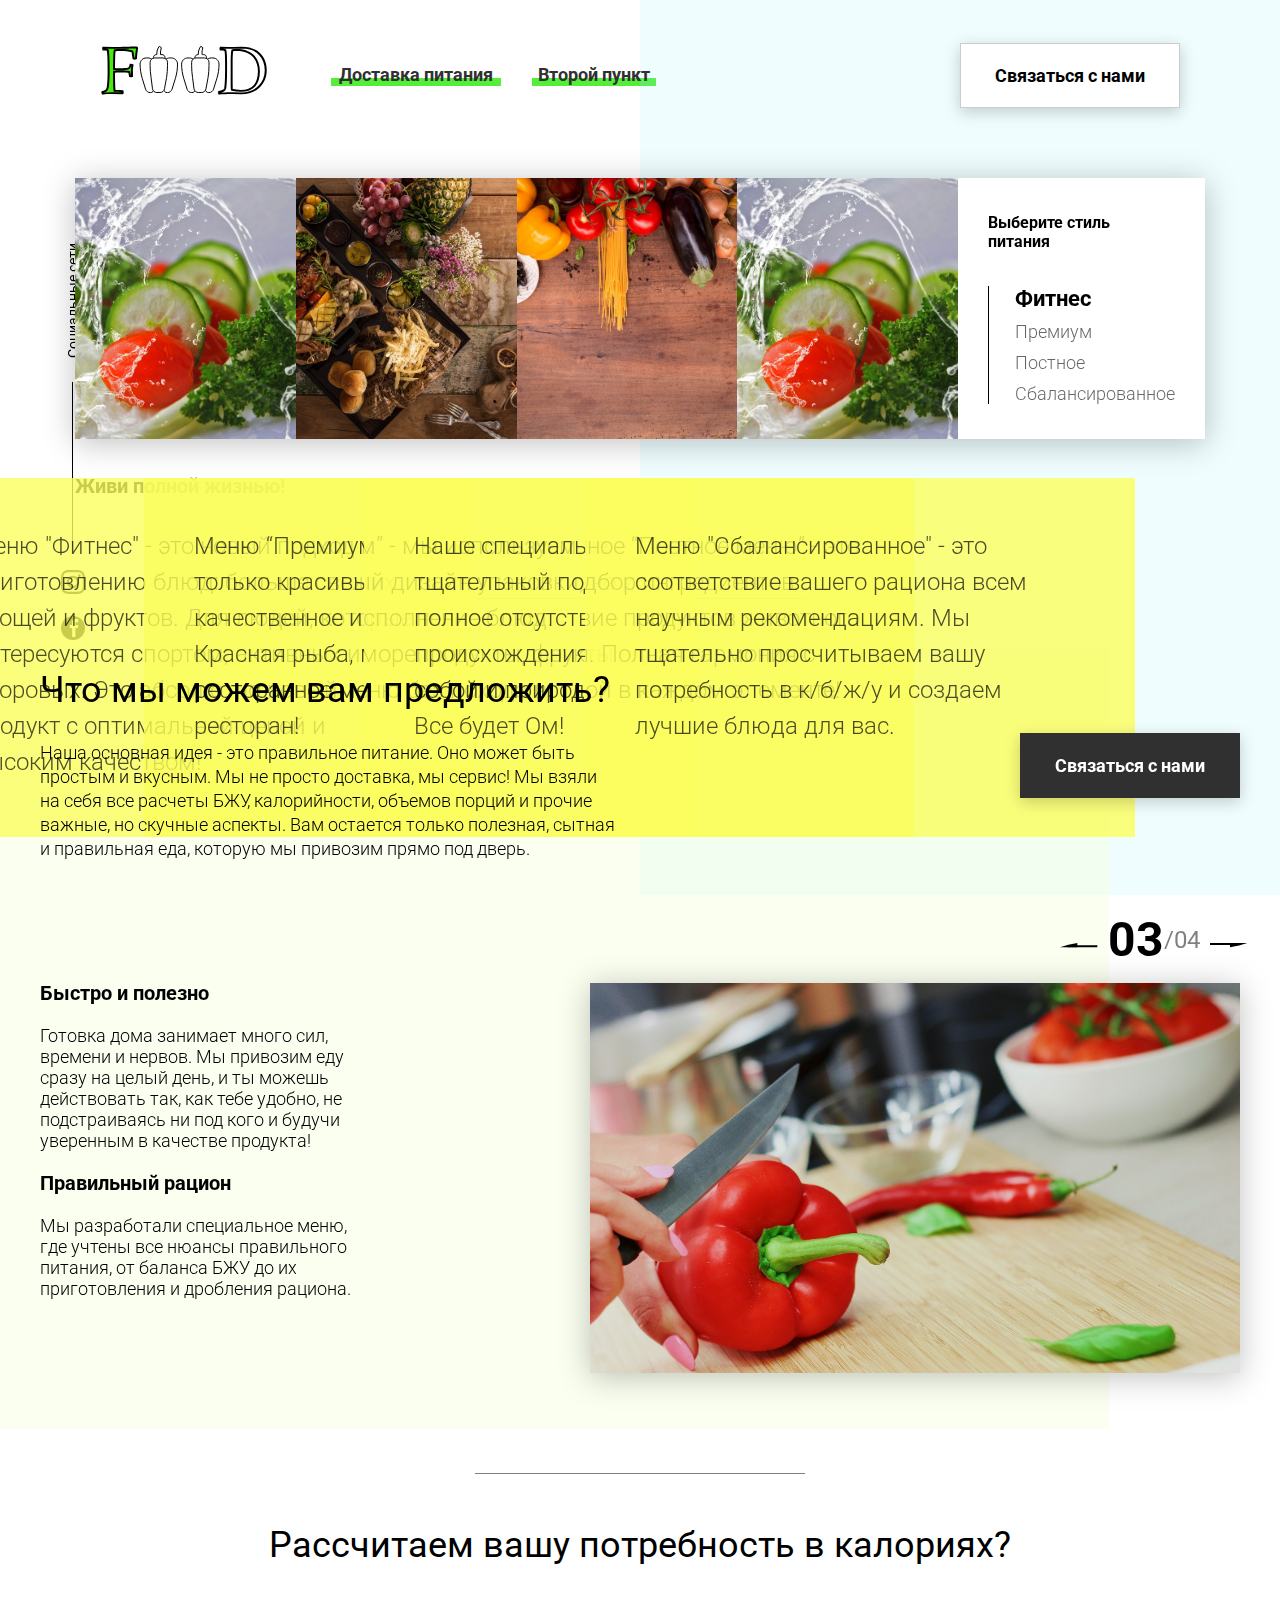
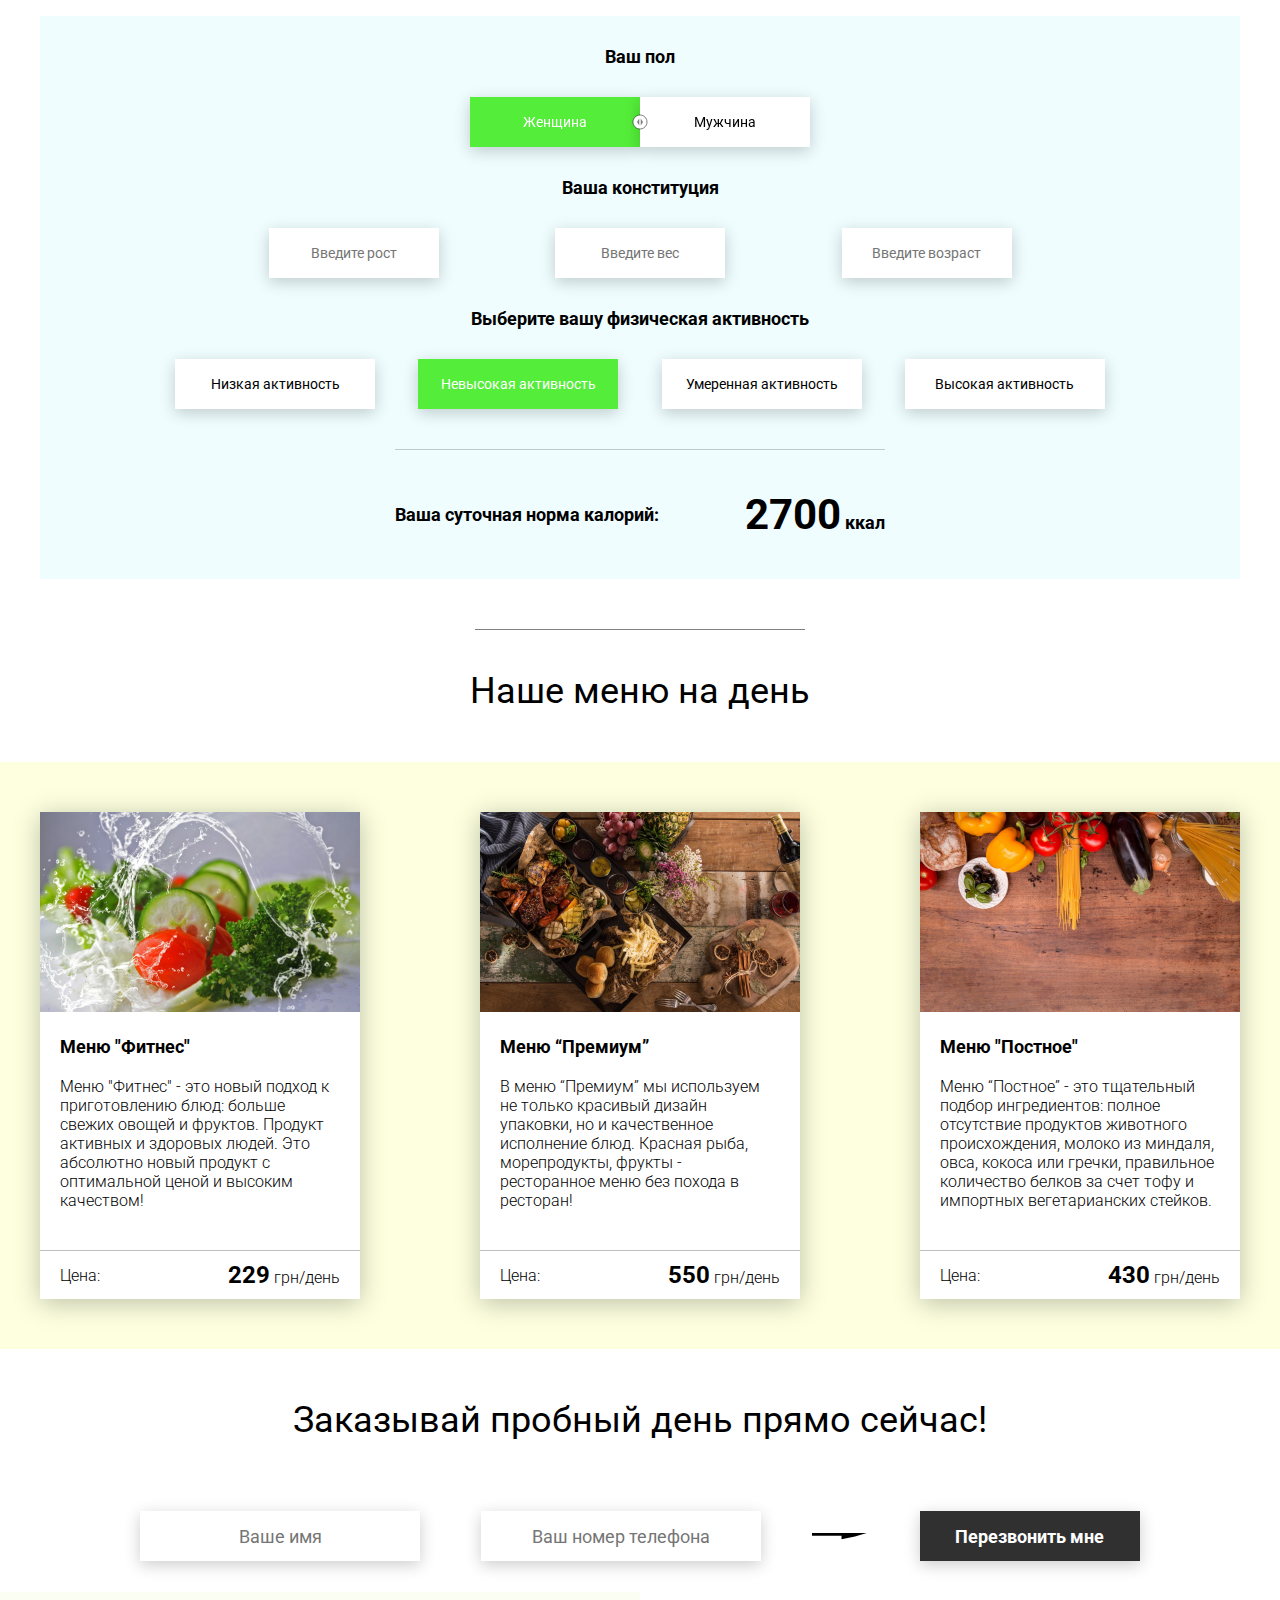
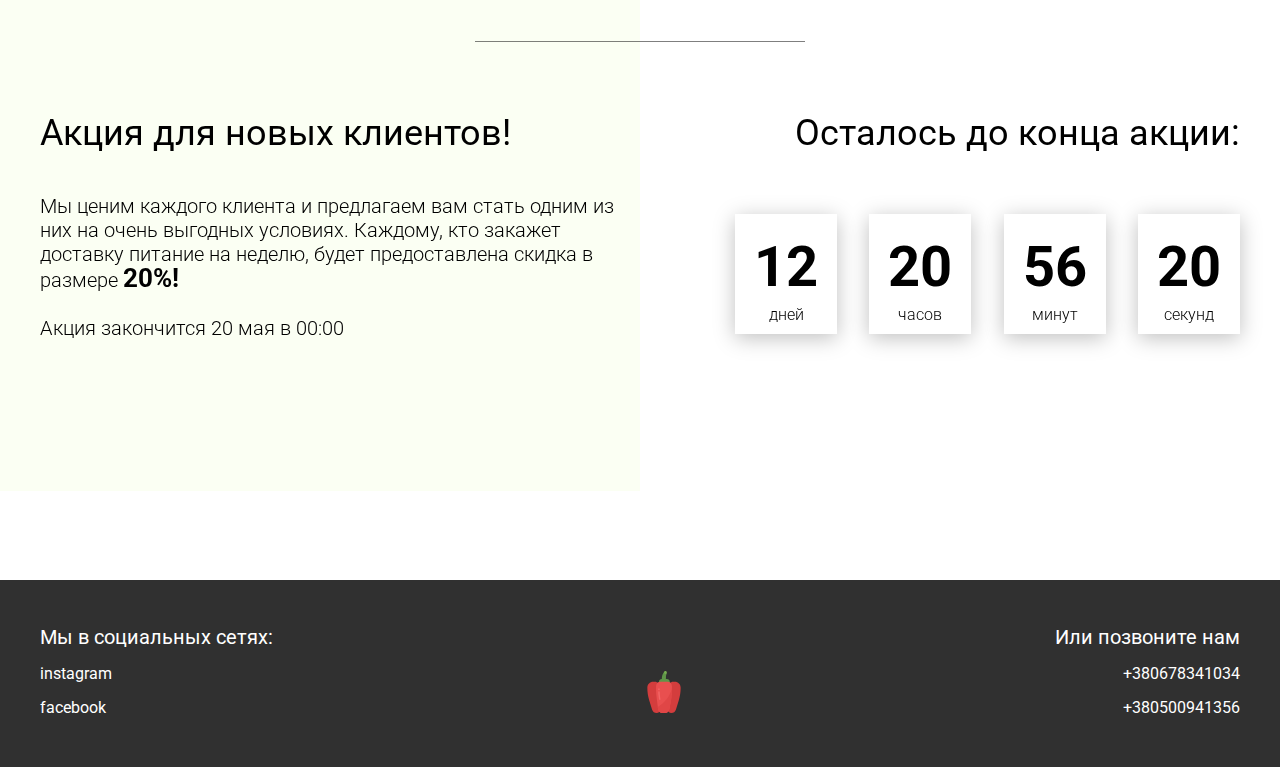
==== src/index.html @ 916796cc "StartProject" ====
<!DOCTYPE html>
<html lang="en">
<head>
    <meta charset="UTF-8">
    <meta name="viewport" content="width=device-width, initial-scale=1.0">
    <title>Food</title>
    <link rel="stylesheet" href="css/style.css">
</head>
<body>
    <header class="header">
        <div class="header__left-block">
            <div class="header__logo">
                <img src="icons/logo.svg" alt="Логотип">
            </div>
            <nav class="header__links">
                <a href="#" class="header__link">Доставка питания</a>
                <a href="#" class="header__link">Второй пункт</a>
            </nav>
        </div>
        <div class="header__right-block">
            <button class="btn btn_white">Связаться с нами</button>
        </div>
    </header>
    <div class="sidepanel">
        <div class="sidepanel__text"><span>Социальные сети</span></div>
        <div class="sidepanel__divider"></div>
        <a href="#" class="sidepanel__icon">
            <img src="icons/instagram.svg" alt="instagram">
        </a>
        <a href="#" class="sidepanel__icon">
            <img src="icons/facebook.svg" alt="facebook">
        </a>
    </div>

    <div class="preview">
        <div class="bgc_blue"></div>
        <div class="container">
            <div class="tabcontainer">
                <div class="tabcontent">
                    <img src="img/tabs/vegy.jpg" alt="vegy">
                    <div class="tabcontent__descr">
                        Меню "Фитнес" - это новый подход к приготовлению блюд: больше свежих овощей и фруктов. Для людей, которые интересуются спортом; активных и здоровых. Это абсолютно новый продукт с оптимальной ценой и высоким качеством!
                    </div>
                </div>
                <div class="tabcontent">
                    <img src="img/tabs/elite.jpg" alt="elite">
                    <div class="tabcontent__descr">
                        Меню “Премиум” - мы используем не только красивый дизайн упаковки, но и качественное исполнение блюд. Красная рыба, морепродукты, фрукты - ресторанное меню без похода в ресторан!                                     
                    </div>
                </div>
                <div class="tabcontent">
                    <img src="img/tabs/post.jpg" alt="post">
                    <div class="tabcontent__descr">
                        Наше специальное “Постное меню” - это тщательный подбор ингредиентов: полное отсутствие продуктов животного происхождения. Полная гармония с собой и природой в каждом элементе! Все будет Ом!                                     
                    </div>
                </div>
                <div class="tabcontent">
                    <img src="img/tabs/vegy.jpg" alt="vegy">
                    <div class="tabcontent__descr">
                        Меню "Сбалансированное" - это соответствие вашего рациона всем научным рекомендациям. Мы тщательно просчитываем вашу потребность в к/б/ж/у и создаем лучшие блюда для вас.
                    </div>
                </div>
                <div class="tabheader">
                    <h3>Выберите стиль питания</h3>
                    <div class="tabheader__items">
                        <div class="tabheader__item tabheader__item_active">Фитнес</div>
                        <div class="tabheader__item">Премиум</div>
                        <div class="tabheader__item">Постное</div>
                        <div class="tabheader__item">Сбалансированное</div>
                    </div>
                </div>
            </div>
            <div class="preview__life">Живи полной жизнью!</div>
        </div>
    </div>

    <div class="divider"></div>

    <div class="offer">
        <div class="bgc_y"></div>
        <div class="container">
            <div class="offer__text">
                <h2 class="title">Что мы можем вам предложить?</h2>
                <div class="offer__descr">
                    Наша основная идея - это правильное питание. Оно может быть простым и вкусным. Мы не просто доставка, мы сервис! Мы взяли на себя все расчеты БЖУ, калорийности, объемов порций и прочие важные, но скучные аспекты. Вам остается только полезная, сытная и правильная еда, которую мы привозим прямо под дверь.
                </div>
            </div>
            <div class="offer__action">
                <button class="btn btn_dark">Связаться с нами</button>
            </div>
        </div>
        <div class="container">
            <div class="offer__advantages">
                <h2>Быстро и полезно</h2>
                <div class="offer__advantages-text">
                    Готовка дома занимает много сил, времени и нервов. Мы привозим еду сразу на целый день, и ты можешь действовать так, как тебе удобно, не подстраиваясь ни под кого и будучи уверенным в качестве продукта!
                </div>
                <h2>Правильный рацион</h2>
                <div class="offer__advantages-text">
                    Мы разработали специальное меню, где учтены все нюансы правильного питания, от баланса БЖУ до их приготовления и дробления рациона.
                </div>
            </div>
            <div class="offer__slider">
                <div class="offer__slider-counter">
                    <div class="offer__slider-prev">
                        <img src="icons/left.svg" alt="prev">
                    </div>
                    <span id="current">03</span>
                    /
                    <span id="total">04</span>
                    <div class="offer__slider-next">
                        <img src="icons/right.svg" alt="next">
                    </div>
                </div>
                <div class="offer__slider-wrapper">
                    <div class="offer__slide">
                        <img src="img/slider/pepper.jpg" alt="pepper">
                    </div>
                    <!-- <div class="offer__slide">
                        <img src="img/slider/food-12.jpg" alt="food">
                    </div>
                    <div class="offer__slide">
                        <img src="img/slider/olive-oil.jpg" alt="oil">
                    </div>
                    <div class="offer__slide">
                        <img src="img/slider/paprika.jpg" alt="paprika">
                    </div> -->
                </div>
            </div>
        </div>
    </div>

    <div class="divider"></div>

    <div class="calculating">
        <div class="container">
            <h2 class="title">Рассчитаем вашу потребность в калориях?
            </h2>
            <div class="calculating__field">
                <div class="calculating__subtitle">
                    Ваш пол
                </div>
                <div class="calculating__choose" id="gender">
                    <div class="calculating__choose-item calculating__choose-item_active">Женщина</div>
                    <div class="calculating__choose-item">Мужчина</div>
                </div>

                <div class="calculating__subtitle">
                    Ваша конституция
                </div>
                <div class="calculating__choose calculating__choose_medium">
                    <input type="text" id="height" placeholder="Введите рост" class="calculating__choose-item">
                    <input type="text" id="weight" placeholder="Введите вес"  class="calculating__choose-item">
                    <input type="text" id="age" placeholder="Введите возраст" class="calculating__choose-item">
                </div>

                <div class="calculating__subtitle">
                    Выберите вашу физическая активность
                </div>
                <div class="calculating__choose calculating__choose_big">
                    <div id="low" class="calculating__choose-item">Низкая активность </div>
                    <div id="small"  class="calculating__choose-item calculating__choose-item_active">Невысокая активность</div>
                    <div id="medium" class="calculating__choose-item">Умеренная активность</div>
                    <div id="high" class="calculating__choose-item">Высокая активность</div>
                </div>

                <div class="calculating__divider"></div>

                <div class="calculating__total">
                    <div class="calculating__subtitle">
                        Ваша суточная норма калорий:
                    </div>
                    <div class="calculating__result">
                        <span>2700</span> ккал
                    </div>
                </div>
            </div>
        </div>
    </div>

    <div class="divider"></div>

    <div class="menu">
        <h2 class="title">Наше меню на день</h2>

        <div class="menu__field">
            <div class="container">
                <div class="menu__item">
                    <img src="img/tabs/vegy.jpg" alt="vegy">
                    <h3 class="menu__item-subtitle">Меню "Фитнес"</h3>
                    <div class="menu__item-descr">Меню "Фитнес" - это новый подход к приготовлению блюд: больше свежих овощей и фруктов. Продукт активных и здоровых людей. Это абсолютно новый продукт с оптимальной ценой и высоким качеством!</div>
                    <div class="menu__item-divider"></div>
                    <div class="menu__item-price">
                        <div class="menu__item-cost">Цена:</div>
                        <div class="menu__item-total"><span>229</span> грн/день</div>
                    </div>
                </div>
                <div class="menu__item">
                    <img src="img/tabs/elite.jpg" alt="elite">
                    <h3 class="menu__item-subtitle">Меню “Премиум”</h3>
                    <div class="menu__item-descr">В меню “Премиум” мы используем не только красивый дизайн упаковки, но и качественное исполнение блюд. Красная рыба, морепродукты, фрукты - ресторанное меню без похода в ресторан!</div>
                    <div class="menu__item-divider"></div>
                    <div class="menu__item-price">
                        <div class="menu__item-cost">Цена:</div>
                        <div class="menu__item-total"><span>550</span> грн/день</div>
                    </div>
                </div>
                <div class="menu__item">
                    <img src="img/tabs/post.jpg" alt="post">
                    <h3 class="menu__item-subtitle">Меню "Постное"</h3>
                    <div class="menu__item-descr">Меню “Постное” - это тщательный подбор ингредиентов: полное отсутствие продуктов животного происхождения, молоко из миндаля, овса, кокоса или гречки, правильное количество белков за счет тофу и импортных вегетарианских стейков. </div>
                    <div class="menu__item-divider"></div>
                    <div class="menu__item-price">
                        <div class="menu__item-cost">Цена:</div>
                        <div class="menu__item-total"><span>430</span> грн/день</div>
                    </div>
                </div>
            </div>
        </div>
    </div>

    <div class="order">
        <div class="container">
            <div class="title">Заказывай пробный день прямо сейчас!</div>
            <form action="#" class="order__form">
                <input required placeholder="Ваше имя" name="name" type="text" class="order__input">
                <input required placeholder="Ваш номер телефона" name="phone" type="phone" class="order__input">
                <img src="icons/right.svg" alt="right">
                <button class="btn btn_dark btn_min">Перезвонить мне</button>
            </form>
        </div>
    </div>

    <div class="divider"></div>

    <div class="promotion">
        <div class="bgc_y"></div>
        <div class="container">
            <div class="promotion__text">
                <div class="title">Акция для новых клиентов!</div>
                <div class="promotion__descr">
                    Мы ценим каждого клиента и предлагаем вам стать одним из них на очень выгодных условиях. 
                    Каждому, кто закажет доставку питание на неделю, будет предоставлена скидка в размере <span>20%!</span>
                    <br><br>
                    Акция закончится 20 мая в 00:00
                </div>
            </div>
            <div class="promotion__timer">
                <div class="title">Осталось до конца акции:</div>
                <div class="timer">
                    <div class="timer__block">
                        <span id="days">12</span>
                        дней
                    </div>
                    <div class="timer__block">
                        <span id="hours">20</span>
                        часов
                    </div>
                    <div class="timer__block">
                        <span id="minutes">56</span>
                        минут
                    </div>
                    <div class="timer__block">
                        <span id="seconds">20</span>
                        секунд
                    </div>
                </div>
            </div>
        </div>
    </div>

    <footer class="footer">
        <div class="container">
            <div class="social">
                <div class="subtitle">Мы в социальных сетях:</div>
                <a href="#" class="link">instagram</a>
                <a href="#" class="link">facebook</a>
            </div>
            <div class="pepper">
                <img src="icons/veg.svg" alt="pepper">
            </div>
            <div class="call">
                <div class="subtitle">Или позвоните нам</div>
                <a href="#" class="link">+380678341034</a>
                <a href="#" class="link">+380500941356</a>
            </div>
        </div>
    </footer>

    <div class="modal">
        <div class="modal__dialog">
            <div class="modal__content">
                <form action="#">
                    <div class="modal__close">&times;</div>
                    <div class="modal__title">Мы свяжемся с вами как можно быстрее!</div>
                    <input required placeholder="Ваше имя" name="name" type="text" class="modal__input">
                    <input required placeholder="Ваш номер телефона" name="phone" type="phone" class="modal__input">
                    <button class="btn btn_dark btn_min">Перезвонить мне</button>
                </form>
            </div>
        </div>
    </div>

    <script src='js/main.js'></script>
</body>
</html>
---- src/css/style.css ----
@import url(https://fonts.googleapis.com/css?family=Roboto:300,400,700&display=swap&subset=cyrillic-ext);*{box-sizing:border-box;margin:0;padding:0;font-family:Roboto,sans-serif}a{text-decoration:none}.btn{width:220px;height:65px;display:flex;justify-content:center;align-items:center;background-color:#fff;font-size:18px;font-weight:700;border:1px solid rgba(0,0,0,.2);box-shadow:0 4px 15px rgba(0,0,0,.2);cursor:pointer;transition:.3s all;outline:0}.btn_white{background-color:#fff}.btn_dark{background-color:#303030;color:#fff;border:none}.btn_min{height:50px}.btn:hover{box-shadow:0 4px 30px rgba(0,0,0,.3)}.container{max-width:1200px;margin:0 auto}.divider{width:330px;height:1px;margin:0 auto;background-color:rgba(0,0,0,.5)}.title{font-size:36px;font-weight:400}.header{display:flex;justify-content:space-between;align-items:center;height:150px;padding:0 100px}.header__left-block{display:flex;justify-content:space-between;min-width:550px}.header__logo{max-width:170px}.header__logo img{width:100%}.header__links{display:flex;align-items:center}.header__link{position:relative;margin-right:45px;font-weight:700;font-size:18px;color:#303030}.header__link:after{content:'';position:absolute;display:block;width:110%;left:-5%;bottom:-1px;z-index:-1;height:8px;background:#54ed39}.header__link:last-child{margin-right:0}.sidepanel{position:fixed;left:60px;top:240px;height:400px;width:25px;display:flex;flex-direction:column;justify-content:space-between;align-items:center}.sidepanel__text{width:120px;height:120px;font-size:14px}.sidepanel__text span{display:flex;transform:rotate(-90deg) translateX(-50px)}.sidepanel__divider{width:1px;height:165px;background-color:#000}.sidepanel__icon{width:24px;height:24px}.sidepanel__icon img{width:100%}.preview{padding:28px 0 100px 0;position:relative}.preview__life{font-weight:700;font-size:20px;margin-left:35px;margin-top:35px}.bgc_blue{position:absolute;right:0;top:-155px;width:50vw;height:900px;background:rgba(146,242,255,.15);z-index:-1}.tabcontainer{display:flex;width:1130px;margin:0 auto;box-shadow:0 4px 30px rgba(0,0,0,.25)}.tabcontent{width:850px;position:relative}.tabcontent img{width:100%;height:100%;object-fit:cover}.tabcontent__descr{position:absolute;top:300px;right:-177px;width:550px;height:359px;background:rgba(251,254,93,.8);padding:50px;font-size:24px;font-weight:300;line-height:36px;color:rgba(0,0,0,.7)}.tabheader{width:280px;padding:35px 30px;background-color:#fff}.tabheader h3{font-weight:700;font-size:16px}.tabheader__items{margin-top:35px;padding-left:26px;border-left:1px solid #000}.tabheader__item{font-weight:700;font-size:18px;font-weight:300;margin-top:10px;color:rgba(0,0,0,.6);cursor:pointer;transition:.3s all}.tabheader__item_active{color:#000;font-size:22px;font-weight:700}.offer{padding:70px 0 100px 0;position:relative}.offer .container{display:flex;justify-content:space-between}.offer .bgc_y{position:absolute;width:1109px;height:780px;background:rgba(243,255,222,.45);z-index:-1;top:50px}.offer__text{width:580px}.offer__descr{font-size:18px;margin-top:30px;font-weight:300;line-height:24px}.offer__action{display:flex;align-items:center;justify-content:flex-end}.offer__advantages{width:330px;margin-top:50px}.offer__advantages h2{font-weight:700;font-size:20px;margin-top:20px}.offer__advantages h2:first-child{margin-top:70px}.offer__advantages-text{margin-top:20px;font-size:18px;font-weight:300;line-height:21px}.offer__slider{width:650px;margin-top:50px;display:flex;flex-direction:column;align-items:flex-end}.offer__slider-counter{display:flex;width:180px;align-items:center;font-size:24px;color:rgba(0,0,0,.5)}.offer__slider-wrapper{width:100%;margin-top:15px;box-shadow:0 4px 30px rgba(0,0,0,.25)}.offer__slider-prev{margin-right:10px;cursor:pointer}.offer__slider-next{margin-left:10px;cursor:pointer}.offer__slider #current{font-size:48px;font-weight:700;color:#000}.offer__slide{width:100%;height:390px}.offer__slide img{width:100%;height:100%;object-fit:cover}.calculating{padding:50px 0}.calculating .title{text-align:center}.calculating__field{width:100%;margin-top:50px;background:rgba(146,242,255,.15);padding:30px 0 40px 0}.calculating__subtitle{text-align:center;font-size:18px;font-weight:700;margin-top:30px}.calculating__subtitle:first-child{margin-top:0}.calculating #gender:after{content:'';position:absolute;top:50%;transform:translateY(-50%);display:block;width:16px;height:16px;background:url(../icons/switch.svg) center center/cover no-repeat}.calculating__choose{position:relative;display:flex;margin-top:30px;justify-content:center}.calculating__choose-item{display:flex;align-items:center;justify-content:center;width:170px;height:50px;padding:0 10px;background:#fff;box-shadow:0 4px 15px rgba(0,0,0,.2);border:none;text-align:center;font-size:14px;cursor:pointer;outline:0;transition:.3s all}.calculating__choose-item_active{color:#fff;background-color:#54ed39}.calculating__choose_medium{width:743px;justify-content:space-between;margin:30px auto 0 auto}.calculating__choose_big{width:930px;justify-content:space-between;margin:30px auto 0 auto}.calculating__choose_big .calculating__choose-item{width:200px}.calculating__divider{width:490px;height:1px;margin:40px auto;background-color:rgba(0,0,0,.2)}.calculating__total{width:490px;margin:0 auto;display:flex;justify-content:space-between;align-items:center}.calculating__result{font-size:18px;font-weight:700}.calculating__result span{font-size:42px}.menu{padding:40px 0 50px 0}.menu .container{display:flex;justify-content:space-between;align-items:flex-start}.menu .title{text-align:center}.menu__field{margin-top:50px;padding:50px 0;width:100%;background:rgba(249,254,126,.25)}.menu__item{width:320px;min-height:450px;background:#fff;box-shadow:0 4px 25px rgba(0,0,0,.25);font-size:16px;font-weight:300}.menu__item img{width:100%;height:200px;object-fit:cover}.menu__item-subtitle{font-weight:700;font-size:18px;padding:0 20px;margin-top:20px}.menu__item-descr{margin-top:20px;padding:0 20px}.menu__item-divider{width:100%;height:1px;background-color:rgba(0,0,0,.25);margin-top:40px}.menu__item-price{display:flex;justify-content:space-between;align-items:center;padding:10px 20px}.menu__item-price span{font-size:24px;font-weight:700}.order{padding-bottom:80px}.order .title{text-align:center}.order__form{margin-top:70px;padding:0 100px;display:flex;justify-content:space-between;align-items:center}.order__form img{transform:scale(1.5)}.order__input{width:280px;height:50px;background:#fff;box-shadow:0 4px 15px rgba(0,0,0,.2);border:none;font-size:18px;text-align:center;padding:0 20px;outline:0}.promotion{padding:70px 0 240px 0;position:relative}.promotion .container{display:flex}.promotion .bgc_y{position:absolute;width:50%;height:499px;background:rgba(243,255,222,.35);z-index:-1;top:-50px;left:0}.promotion__text{width:50%}.promotion__descr{margin-top:40px;font-size:20px;line-height:24px;font-weight:300}.promotion__descr span{font-weight:700;font-size:26px}.promotion__timer{width:50%}.promotion__timer .title{text-align:right}.promotion__timer .timer{margin-top:60px;padding-left:95px;display:flex;justify-content:space-between;align-items:center}.promotion__timer .timer__block{width:102px;height:120px;background:#fff;box-shadow:0 4px 20px rgba(0,0,0,.25);font-size:16px;font-weight:300;text-align:center}.promotion__timer .timer__block span{display:block;margin-top:20px;margin-bottom:5px;font-size:56px;font-weight:700}.footer{min-height:180px;background-color:#303030;padding:45px 0 50px 0;color:#fff}.footer .container{height:100%;display:flex;justify-content:space-between;align-items:flex-end}.footer .subtitle{font-size:20px}.footer .link{display:block;margin-top:15px;font-size:16px;color:#fff}.footer .call{text-align:right}.modal{position:fixed;top:0;left:0;z-index:1050;display:none;width:100%;height:100%;overflow:hidden;background-color:rgba(0,0,0,.5)}.modal__dialog{max-width:500px;margin:40px auto}.modal__content{position:relative;width:100%;padding:40px;background-color:#fff;border:1px solid rgba(0,0,0,.2);border-radius:4px;max-height:80vh;overflow-y:auto}.modal__close{position:absolute;top:8px;right:14px;font-size:30px;color:#000;opacity:.5;font-weight:700;border:none;background-color:transparent;cursor:pointer}.modal__title{text-align:center;font-size:22px;text-transform:uppercase}.modal__input{display:block;margin:20px auto 20px auto;width:280px;height:50px;background:#fff;box-shadow:0 4px 15px rgba(0,0,0,.2);border:none;font-size:18px;text-align:center;padding:0 20px;outline:0}.modal .btn{display:block;width:280px;margin:0 auto}
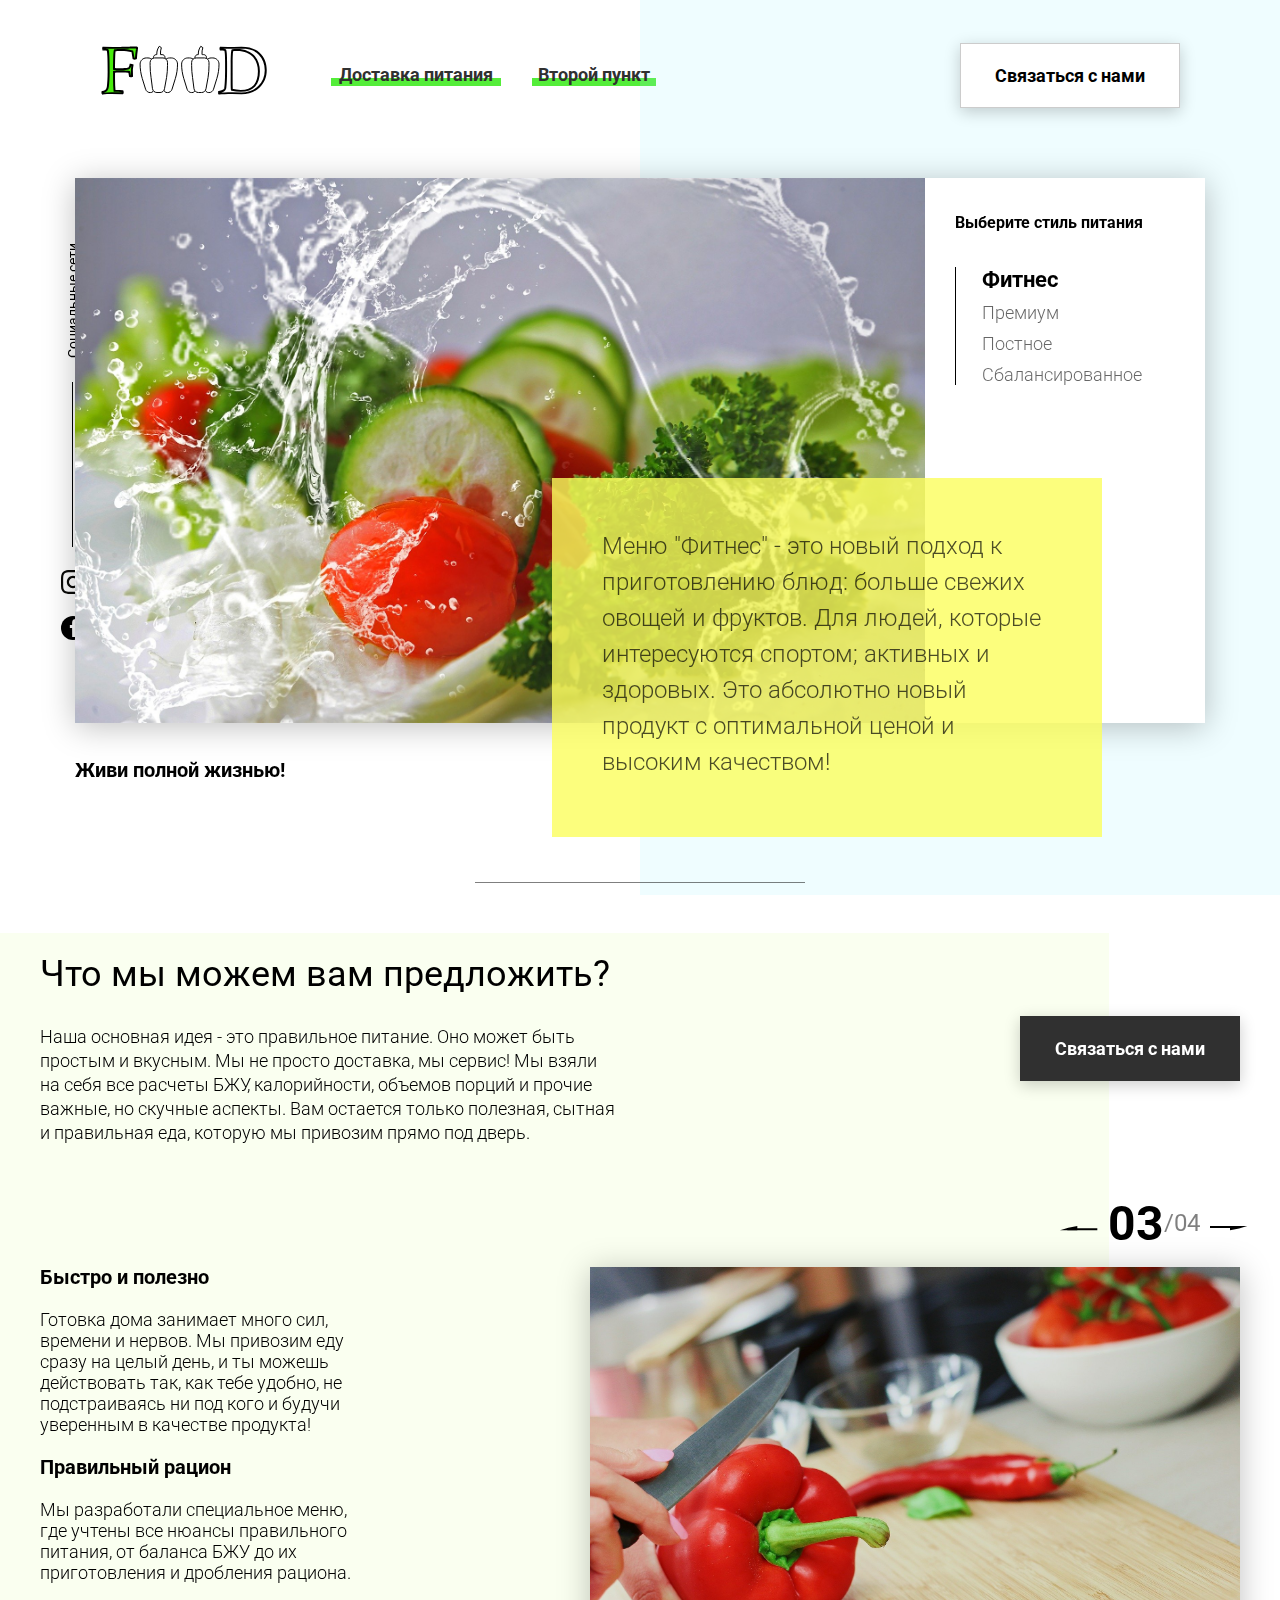
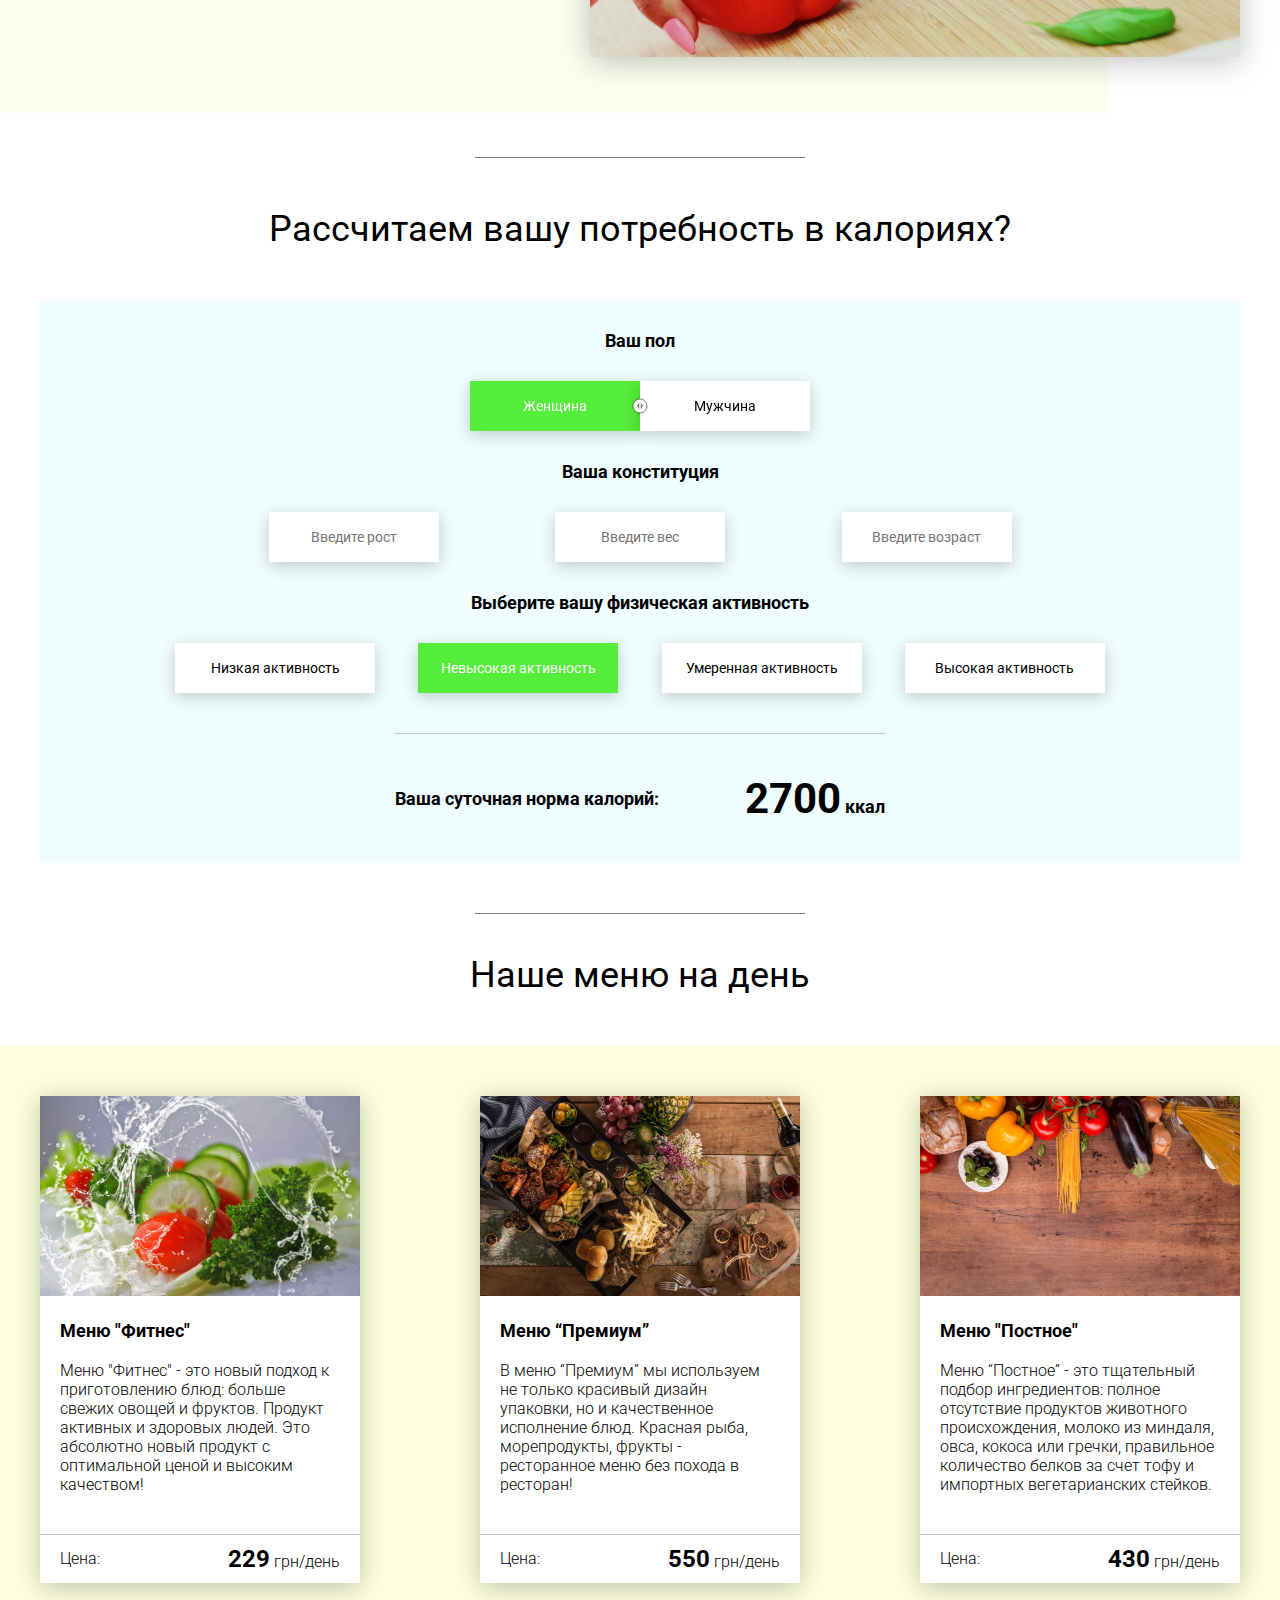
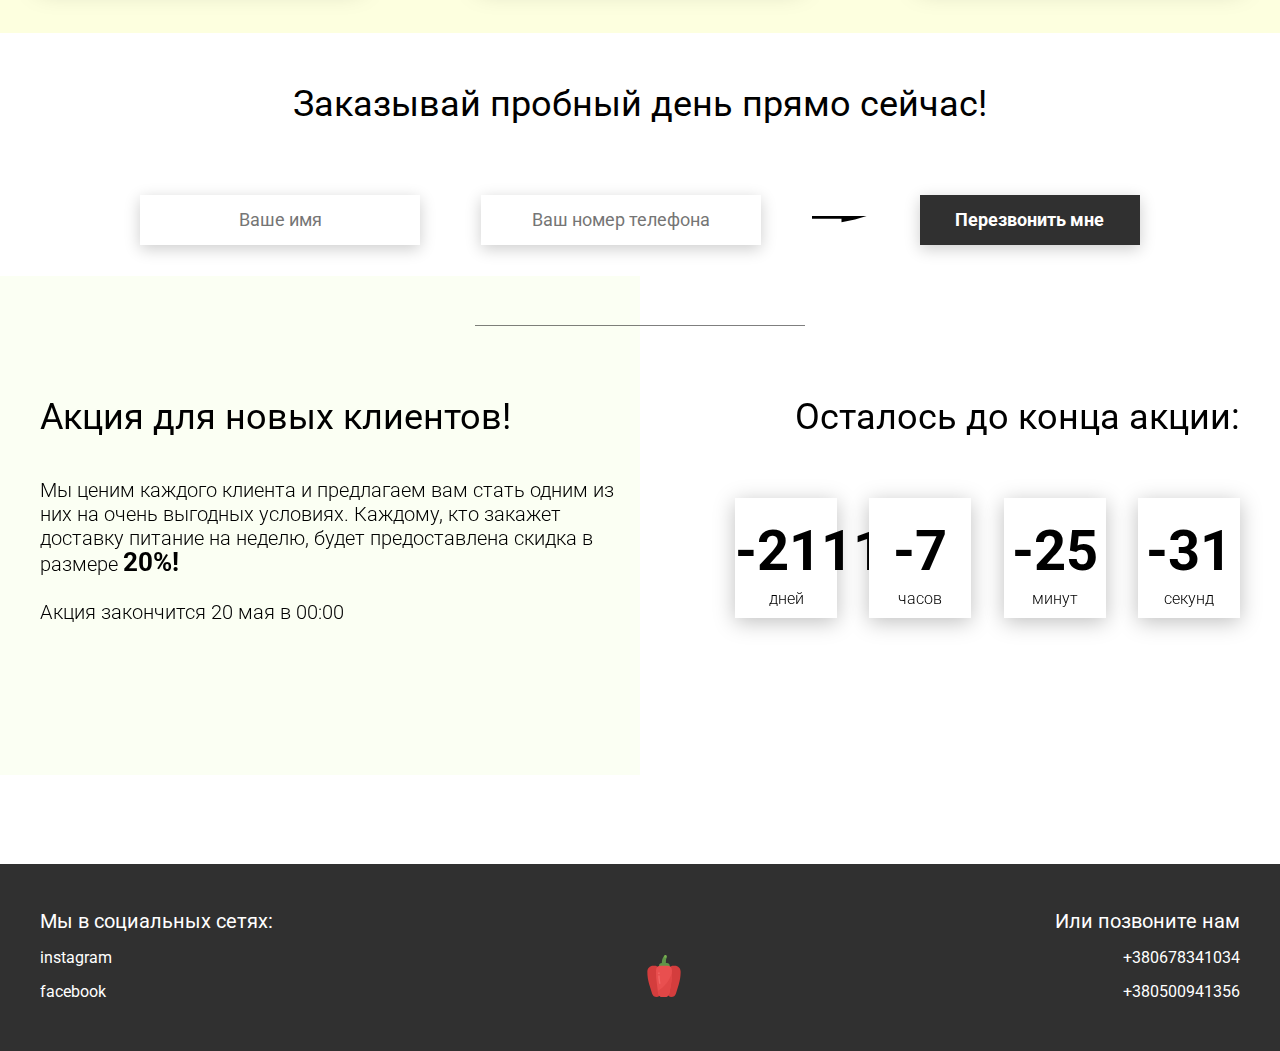
==== commit dbb212ff: "Add modal window / trigger and some work with over modal" ====
--- a/src/index.html
+++ b/src/index.html
@@ -18,7 +18,7 @@
             </nav>
         </div>
         <div class="header__right-block">
-            <button class="btn btn_white">Связаться с нами</button>
+            <button data-modal class="btn btn_white">Связаться с нами</button>
         </div>
     </header>
     <div class="sidepanel">
@@ -86,7 +86,7 @@
                 </div>
             </div>
             <div class="offer__action">
-                <button class="btn btn_dark">Связаться с нами</button>
+                <button data-modal class="btn btn_dark">Связаться с нами</button>
             </div>
         </div>
         <div class="container">
@@ -291,7 +291,7 @@
         <div class="modal__dialog">
             <div class="modal__content">
                 <form action="#">
-                    <div class="modal__close">&times;</div>
+                    <div data-close class="modal__close">&times;</div>
                     <div class="modal__title">Мы свяжемся с вами как можно быстрее!</div>
                     <input required placeholder="Ваше имя" name="name" type="text" class="modal__input">
                     <input required placeholder="Ваш номер телефона" name="phone" type="phone" class="modal__input">
--- a/src/css/style.css
+++ b/src/css/style.css
@@ -1 +1 @@
-@import url(https://fonts.googleapis.com/css?family=Roboto:300,400,700&display=swap&subset=cyrillic-ext);*{box-sizing:border-box;margin:0;padding:0;font-family:Roboto,sans-serif}a{text-decoration:none}.btn{width:220px;height:65px;display:flex;justify-content:center;align-items:center;background-color:#fff;font-size:18px;font-weight:700;border:1px solid rgba(0,0,0,.2);box-shadow:0 4px 15px rgba(0,0,0,.2);cursor:pointer;transition:.3s all;outline:0}.btn_white{background-color:#fff}.btn_dark{background-color:#303030;color:#fff;border:none}.btn_min{height:50px}.btn:hover{box-shadow:0 4px 30px rgba(0,0,0,.3)}.container{max-width:1200px;margin:0 auto}.divider{width:330px;height:1px;margin:0 auto;background-color:rgba(0,0,0,.5)}.title{font-size:36px;font-weight:400}.header{display:flex;justify-content:space-between;align-items:center;height:150px;padding:0 100px}.header__left-block{display:flex;justify-content:space-between;min-width:550px}.header__logo{max-width:170px}.header__logo img{width:100%}.header__links{display:flex;align-items:center}.header__link{position:relative;margin-right:45px;font-weight:700;font-size:18px;color:#303030}.header__link:after{content:'';position:absolute;display:block;width:110%;left:-5%;bottom:-1px;z-index:-1;height:8px;background:#54ed39}.header__link:last-child{margin-right:0}.sidepanel{position:fixed;left:60px;top:240px;height:400px;width:25px;display:flex;flex-direction:column;justify-content:space-between;align-items:center}.sidepanel__text{width:120px;height:120px;font-size:14px}.sidepanel__text span{display:flex;transform:rotate(-90deg) translateX(-50px)}.sidepanel__divider{width:1px;height:165px;background-color:#000}.sidepanel__icon{width:24px;height:24px}.sidepanel__icon img{width:100%}.preview{padding:28px 0 100px 0;position:relative}.preview__life{font-weight:700;font-size:20px;margin-left:35px;margin-top:35px}.bgc_blue{position:absolute;right:0;top:-155px;width:50vw;height:900px;background:rgba(146,242,255,.15);z-index:-1}.tabcontainer{display:flex;width:1130px;margin:0 auto;box-shadow:0 4px 30px rgba(0,0,0,.25)}.tabcontent{width:850px;position:relative}.tabcontent img{width:100%;height:100%;object-fit:cover}.tabcontent__descr{position:absolute;top:300px;right:-177px;width:550px;height:359px;background:rgba(251,254,93,.8);padding:50px;font-size:24px;font-weight:300;line-height:36px;color:rgba(0,0,0,.7)}.tabheader{width:280px;padding:35px 30px;background-color:#fff}.tabheader h3{font-weight:700;font-size:16px}.tabheader__items{margin-top:35px;padding-left:26px;border-left:1px solid #000}.tabheader__item{font-weight:700;font-size:18px;font-weight:300;margin-top:10px;color:rgba(0,0,0,.6);cursor:pointer;transition:.3s all}.tabheader__item_active{color:#000;font-size:22px;font-weight:700}.offer{padding:70px 0 100px 0;position:relative}.offer .container{display:flex;justify-content:space-between}.offer .bgc_y{position:absolute;width:1109px;height:780px;background:rgba(243,255,222,.45);z-index:-1;top:50px}.offer__text{width:580px}.offer__descr{font-size:18px;margin-top:30px;font-weight:300;line-height:24px}.offer__action{display:flex;align-items:center;justify-content:flex-end}.offer__advantages{width:330px;margin-top:50px}.offer__advantages h2{font-weight:700;font-size:20px;margin-top:20px}.offer__advantages h2:first-child{margin-top:70px}.offer__advantages-text{margin-top:20px;font-size:18px;font-weight:300;line-height:21px}.offer__slider{width:650px;margin-top:50px;display:flex;flex-direction:column;align-items:flex-end}.offer__slider-counter{display:flex;width:180px;align-items:center;font-size:24px;color:rgba(0,0,0,.5)}.offer__slider-wrapper{width:100%;margin-top:15px;box-shadow:0 4px 30px rgba(0,0,0,.25)}.offer__slider-prev{margin-right:10px;cursor:pointer}.offer__slider-next{margin-left:10px;cursor:pointer}.offer__slider #current{font-size:48px;font-weight:700;color:#000}.offer__slide{width:100%;height:390px}.offer__slide img{width:100%;height:100%;object-fit:cover}.calculating{padding:50px 0}.calculating .title{text-align:center}.calculating__field{width:100%;margin-top:50px;background:rgba(146,242,255,.15);padding:30px 0 40px 0}.calculating__subtitle{text-align:center;font-size:18px;font-weight:700;margin-top:30px}.calculating__subtitle:first-child{margin-top:0}.calculating #gender:after{content:'';position:absolute;top:50%;transform:translateY(-50%);display:block;width:16px;height:16px;background:url(../icons/switch.svg) center center/cover no-repeat}.calculating__choose{position:relative;display:flex;margin-top:30px;justify-content:center}.calculating__choose-item{display:flex;align-items:center;justify-content:center;width:170px;height:50px;padding:0 10px;background:#fff;box-shadow:0 4px 15px rgba(0,0,0,.2);border:none;text-align:center;font-size:14px;cursor:pointer;outline:0;transition:.3s all}.calculating__choose-item_active{color:#fff;background-color:#54ed39}.calculating__choose_medium{width:743px;justify-content:space-between;margin:30px auto 0 auto}.calculating__choose_big{width:930px;justify-content:space-between;margin:30px auto 0 auto}.calculating__choose_big .calculating__choose-item{width:200px}.calculating__divider{width:490px;height:1px;margin:40px auto;background-color:rgba(0,0,0,.2)}.calculating__total{width:490px;margin:0 auto;display:flex;justify-content:space-between;align-items:center}.calculating__result{font-size:18px;font-weight:700}.calculating__result span{font-size:42px}.menu{padding:40px 0 50px 0}.menu .container{display:flex;justify-content:space-between;align-items:flex-start}.menu .title{text-align:center}.menu__field{margin-top:50px;padding:50px 0;width:100%;background:rgba(249,254,126,.25)}.menu__item{width:320px;min-height:450px;background:#fff;box-shadow:0 4px 25px rgba(0,0,0,.25);font-size:16px;font-weight:300}.menu__item img{width:100%;height:200px;object-fit:cover}.menu__item-subtitle{font-weight:700;font-size:18px;padding:0 20px;margin-top:20px}.menu__item-descr{margin-top:20px;padding:0 20px}.menu__item-divider{width:100%;height:1px;background-color:rgba(0,0,0,.25);margin-top:40px}.menu__item-price{display:flex;justify-content:space-between;align-items:center;padding:10px 20px}.menu__item-price span{font-size:24px;font-weight:700}.order{padding-bottom:80px}.order .title{text-align:center}.order__form{margin-top:70px;padding:0 100px;display:flex;justify-content:space-between;align-items:center}.order__form img{transform:scale(1.5)}.order__input{width:280px;height:50px;background:#fff;box-shadow:0 4px 15px rgba(0,0,0,.2);border:none;font-size:18px;text-align:center;padding:0 20px;outline:0}.promotion{padding:70px 0 240px 0;position:relative}.promotion .container{display:flex}.promotion .bgc_y{position:absolute;width:50%;height:499px;background:rgba(243,255,222,.35);z-index:-1;top:-50px;left:0}.promotion__text{width:50%}.promotion__descr{margin-top:40px;font-size:20px;line-height:24px;font-weight:300}.promotion__descr span{font-weight:700;font-size:26px}.promotion__timer{width:50%}.promotion__timer .title{text-align:right}.promotion__timer .timer{margin-top:60px;padding-left:95px;display:flex;justify-content:space-between;align-items:center}.promotion__timer .timer__block{width:102px;height:120px;background:#fff;box-shadow:0 4px 20px rgba(0,0,0,.25);font-size:16px;font-weight:300;text-align:center}.promotion__timer .timer__block span{display:block;margin-top:20px;margin-bottom:5px;font-size:56px;font-weight:700}.footer{min-height:180px;background-color:#303030;padding:45px 0 50px 0;color:#fff}.footer .container{height:100%;display:flex;justify-content:space-between;align-items:flex-end}.footer .subtitle{font-size:20px}.footer .link{display:block;margin-top:15px;font-size:16px;color:#fff}.footer .call{text-align:right}.modal{position:fixed;top:0;left:0;z-index:1050;display:none;width:100%;height:100%;overflow:hidden;background-color:rgba(0,0,0,.5)}.modal__dialog{max-width:500px;margin:40px auto}.modal__content{position:relative;width:100%;padding:40px;background-color:#fff;border:1px solid rgba(0,0,0,.2);border-radius:4px;max-height:80vh;overflow-y:auto}.modal__close{position:absolute;top:8px;right:14px;font-size:30px;color:#000;opacity:.5;font-weight:700;border:none;background-color:transparent;cursor:pointer}.modal__title{text-align:center;font-size:22px;text-transform:uppercase}.modal__input{display:block;margin:20px auto 20px auto;width:280px;height:50px;background:#fff;box-shadow:0 4px 15px rgba(0,0,0,.2);border:none;font-size:18px;text-align:center;padding:0 20px;outline:0}.modal .btn{display:block;width:280px;margin:0 auto}+@import url(https://fonts.googleapis.com/css?family=Roboto:300,400,700&display=swap&subset=cyrillic-ext);*{box-sizing:border-box;margin:0;padding:0;font-family:Roboto,sans-serif}a{text-decoration:none}.btn{width:220px;height:65px;display:flex;justify-content:center;align-items:center;background-color:#fff;font-size:18px;font-weight:700;border:1px solid rgba(0,0,0,.2);box-shadow:0 4px 15px rgba(0,0,0,.2);cursor:pointer;transition:.3s all;outline:0}.btn_white{background-color:#fff}.btn_dark{background-color:#303030;color:#fff;border:none}.btn_min{height:50px}.btn:hover{box-shadow:0 4px 30px rgba(0,0,0,.3)}.container{max-width:1200px;margin:0 auto}.divider{width:330px;height:1px;margin:0 auto;background-color:rgba(0,0,0,.5)}.title{font-size:36px;font-weight:400}.header{display:flex;justify-content:space-between;align-items:center;height:150px;padding:0 100px}.header__left-block{display:flex;justify-content:space-between;min-width:550px}.header__logo{max-width:170px}.header__logo img{width:100%}.header__links{display:flex;align-items:center}.header__link{position:relative;margin-right:45px;font-weight:700;font-size:18px;color:#303030}.header__link:after{content:'';position:absolute;display:block;width:110%;left:-5%;bottom:-1px;z-index:-1;height:8px;background:#54ed39}.header__link:last-child{margin-right:0}.sidepanel{position:fixed;left:60px;top:240px;height:400px;width:25px;display:flex;flex-direction:column;justify-content:space-between;align-items:center}.sidepanel__text{width:120px;height:120px;font-size:14px}.sidepanel__text span{display:flex;transform:rotate(-90deg) translateX(-50px)}.sidepanel__divider{width:1px;height:165px;background-color:#000}.sidepanel__icon{width:24px;height:24px}.sidepanel__icon img{width:100%}.preview{padding:28px 0 100px 0;position:relative}.preview__life{font-weight:700;font-size:20px;margin-left:35px;margin-top:35px}.bgc_blue{position:absolute;right:0;top:-155px;width:50vw;height:900px;background:rgba(146,242,255,.15);z-index:-1}.tabcontainer{display:flex;width:1130px;margin:0 auto;box-shadow:0 4px 30px rgba(0,0,0,.25)}.tabcontent{width:850px;position:relative}.tabcontent img{width:100%;height:100%;object-fit:cover}.tabcontent__descr{position:absolute;top:300px;right:-177px;width:550px;height:359px;background:rgba(251,254,93,.8);padding:50px;font-size:24px;font-weight:300;line-height:36px;color:rgba(0,0,0,.7)}.tabheader{width:280px;padding:35px 30px;background-color:#fff}.tabheader h3{font-weight:700;font-size:16px}.tabheader__items{margin-top:35px;padding-left:26px;border-left:1px solid #000}.tabheader__item{font-weight:700;font-size:18px;font-weight:300;margin-top:10px;color:rgba(0,0,0,.6);cursor:pointer;transition:.3s all}.tabheader__item_active{color:#000;font-size:22px;font-weight:700}.offer{padding:70px 0 100px 0;position:relative}.offer .container{display:flex;justify-content:space-between}.offer .bgc_y{position:absolute;width:1109px;height:780px;background:rgba(243,255,222,.45);z-index:-1;top:50px}.offer__text{width:580px}.offer__descr{font-size:18px;margin-top:30px;font-weight:300;line-height:24px}.offer__action{display:flex;align-items:center;justify-content:flex-end}.offer__advantages{width:330px;margin-top:50px}.offer__advantages h2{font-weight:700;font-size:20px;margin-top:20px}.offer__advantages h2:first-child{margin-top:70px}.offer__advantages-text{margin-top:20px;font-size:18px;font-weight:300;line-height:21px}.offer__slider{width:650px;margin-top:50px;display:flex;flex-direction:column;align-items:flex-end}.offer__slider-counter{display:flex;width:180px;align-items:center;font-size:24px;color:rgba(0,0,0,.5)}.offer__slider-wrapper{width:100%;margin-top:15px;box-shadow:0 4px 30px rgba(0,0,0,.25)}.offer__slider-prev{margin-right:10px;cursor:pointer}.offer__slider-next{margin-left:10px;cursor:pointer}.offer__slider #current{font-size:48px;font-weight:700;color:#000}.offer__slide{width:100%;height:390px}.offer__slide img{width:100%;height:100%;object-fit:cover}.calculating{padding:50px 0}.calculating .title{text-align:center}.calculating__field{width:100%;margin-top:50px;background:rgba(146,242,255,.15);padding:30px 0 40px 0}.calculating__subtitle{text-align:center;font-size:18px;font-weight:700;margin-top:30px}.calculating__subtitle:first-child{margin-top:0}.calculating #gender:after{content:'';position:absolute;top:50%;transform:translateY(-50%);display:block;width:16px;height:16px;background:url(../icons/switch.svg) center center/cover no-repeat}.calculating__choose{position:relative;display:flex;margin-top:30px;justify-content:center}.calculating__choose-item{display:flex;align-items:center;justify-content:center;width:170px;height:50px;padding:0 10px;background:#fff;box-shadow:0 4px 15px rgba(0,0,0,.2);border:none;text-align:center;font-size:14px;cursor:pointer;outline:0;transition:.3s all}.calculating__choose-item_active{color:#fff;background-color:#54ed39}.calculating__choose_medium{width:743px;justify-content:space-between;margin:30px auto 0 auto}.calculating__choose_big{width:930px;justify-content:space-between;margin:30px auto 0 auto}.calculating__choose_big .calculating__choose-item{width:200px}.calculating__divider{width:490px;height:1px;margin:40px auto;background-color:rgba(0,0,0,.2)}.calculating__total{width:490px;margin:0 auto;display:flex;justify-content:space-between;align-items:center}.calculating__result{font-size:18px;font-weight:700}.calculating__result span{font-size:42px}.menu{padding:40px 0 50px 0}.menu .container{display:flex;justify-content:space-between;align-items:flex-start}.menu .title{text-align:center}.menu__field{margin-top:50px;padding:50px 0;width:100%;background:rgba(249,254,126,.25)}.menu__item{width:320px;min-height:450px;background:#fff;box-shadow:0 4px 25px rgba(0,0,0,.25);font-size:16px;font-weight:300}.menu__item img{width:100%;height:200px;object-fit:cover}.menu__item-subtitle{font-weight:700;font-size:18px;padding:0 20px;margin-top:20px}.menu__item-descr{margin-top:20px;padding:0 20px}.menu__item-divider{width:100%;height:1px;background-color:rgba(0,0,0,.25);margin-top:40px}.menu__item-price{display:flex;justify-content:space-between;align-items:center;padding:10px 20px}.menu__item-price span{font-size:24px;font-weight:700}.order{padding-bottom:80px}.order .title{text-align:center}.order__form{margin-top:70px;padding:0 100px;display:flex;justify-content:space-between;align-items:center}.order__form img{transform:scale(1.5)}.order__input{width:280px;height:50px;background:#fff;box-shadow:0 4px 15px rgba(0,0,0,.2);border:none;font-size:18px;text-align:center;padding:0 20px;outline:0}.promotion{padding:70px 0 240px 0;position:relative}.promotion .container{display:flex}.promotion .bgc_y{position:absolute;width:50%;height:499px;background:rgba(243,255,222,.35);z-index:-1;top:-50px;left:0}.promotion__text{width:50%}.promotion__descr{margin-top:40px;font-size:20px;line-height:24px;font-weight:300}.promotion__descr span{font-weight:700;font-size:26px}.promotion__timer{width:50%}.promotion__timer .title{text-align:right}.promotion__timer .timer{margin-top:60px;padding-left:95px;display:flex;justify-content:space-between;align-items:center}.promotion__timer .timer__block{width:102px;height:120px;background:#fff;box-shadow:0 4px 20px rgba(0,0,0,.25);font-size:16px;font-weight:300;text-align:center}.promotion__timer .timer__block span{display:block;margin-top:20px;margin-bottom:5px;font-size:56px;font-weight:700}.footer{min-height:180px;background-color:#303030;padding:45px 0 50px 0;color:#fff}.footer .container{height:100%;display:flex;justify-content:space-between;align-items:flex-end}.footer .subtitle{font-size:20px}.footer .link{display:block;margin-top:15px;font-size:16px;color:#fff}.footer .call{text-align:right}.modal{position:fixed;top:0;left:0;z-index:1050;display:none;width:100%;height:100%;overflow:hidden;background-color:rgba(0,0,0,.5)}.modal__dialog{max-width:500px;margin:40px auto}.modal__content{position:relative;width:100%;padding:40px;background-color:#fff;border:1px solid rgba(0,0,0,.2);border-radius:4px;max-height:80vh;overflow-y:auto}.modal__close{position:absolute;top:8px;right:14px;font-size:30px;color:#000;opacity:.5;font-weight:700;border:none;background-color:transparent;cursor:pointer}.modal__title{text-align:center;font-size:22px;text-transform:uppercase}.modal__input{display:block;margin:20px auto 20px auto;width:280px;height:50px;background:#fff;box-shadow:0 4px 15px rgba(0,0,0,.2);border:none;font-size:18px;text-align:center;padding:0 20px;outline:0}.modal .btn{display:block;width:280px;margin:0 auto} .show{display:block} .hide{display:none} .fade{animation-name: fade; animation-duration: 1.5s;}@keyframes fade{from{opacity: 0.1;}to{opacity: 1;}}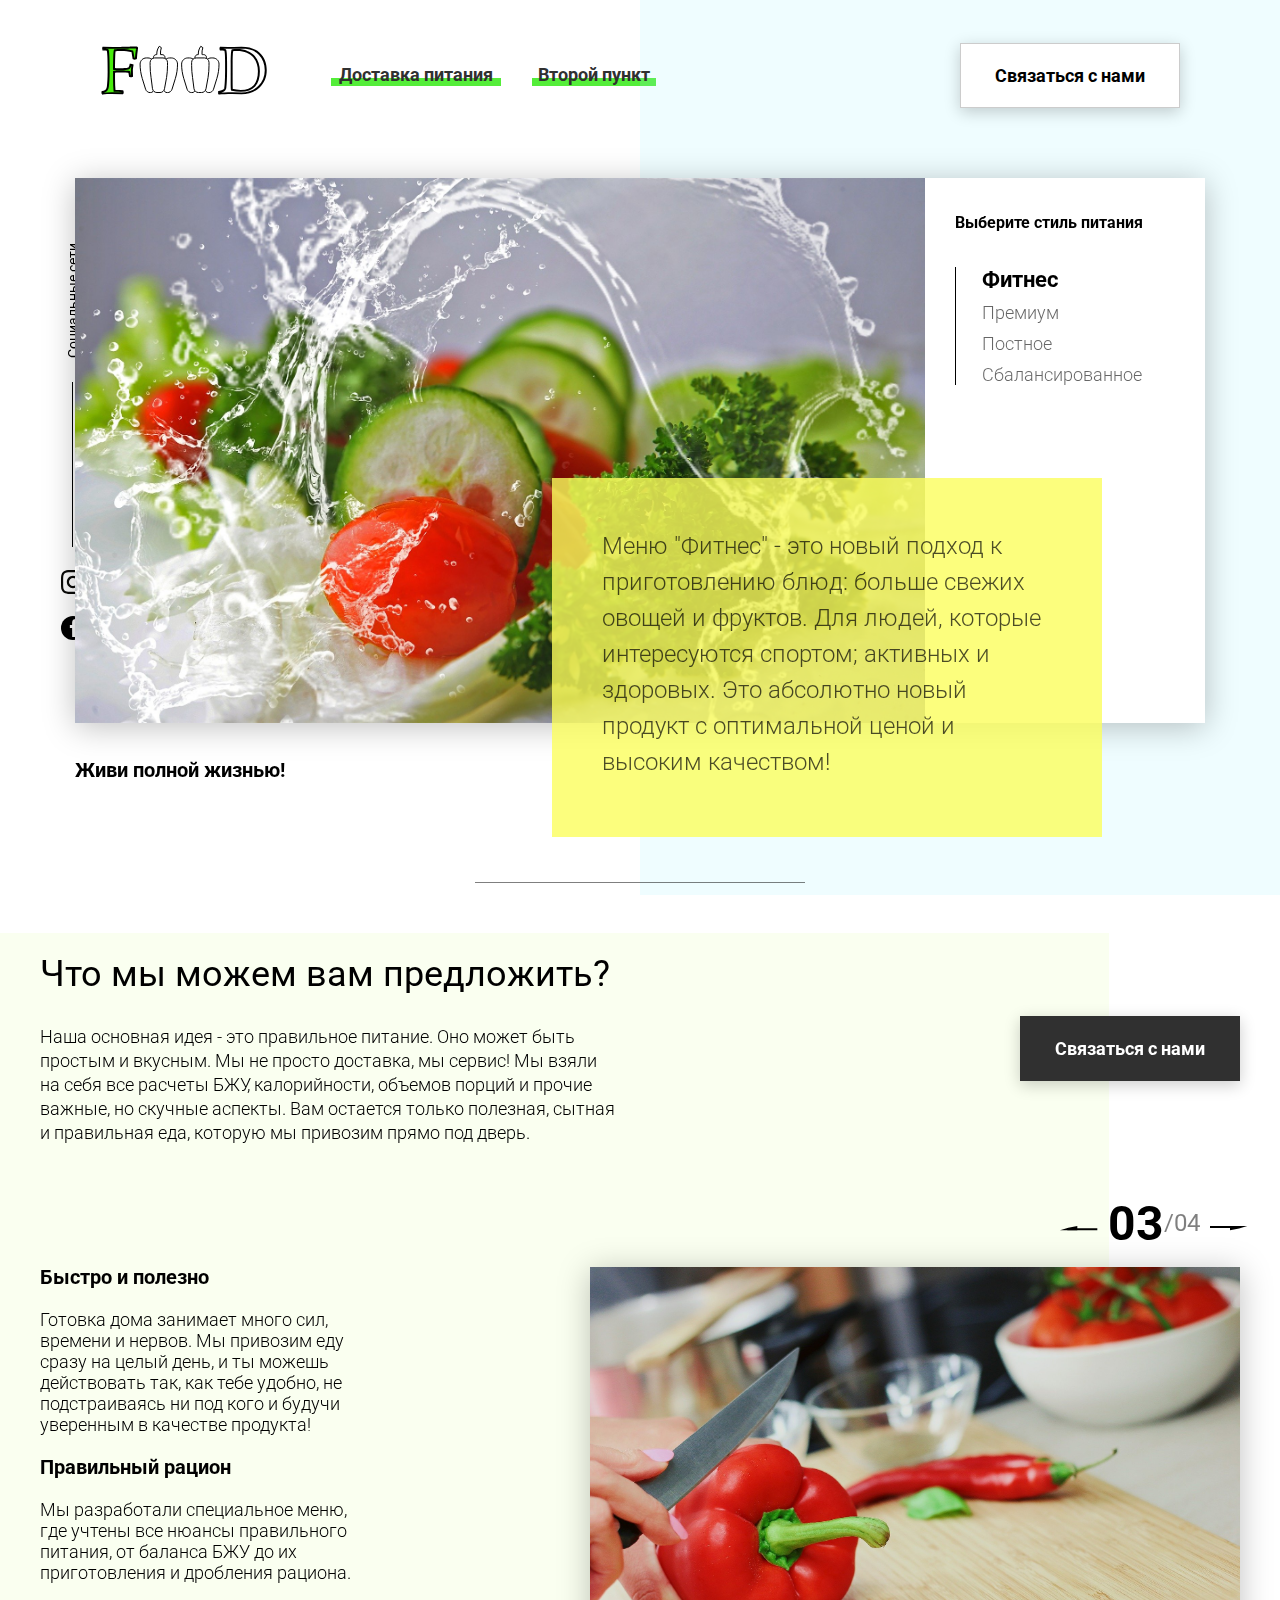
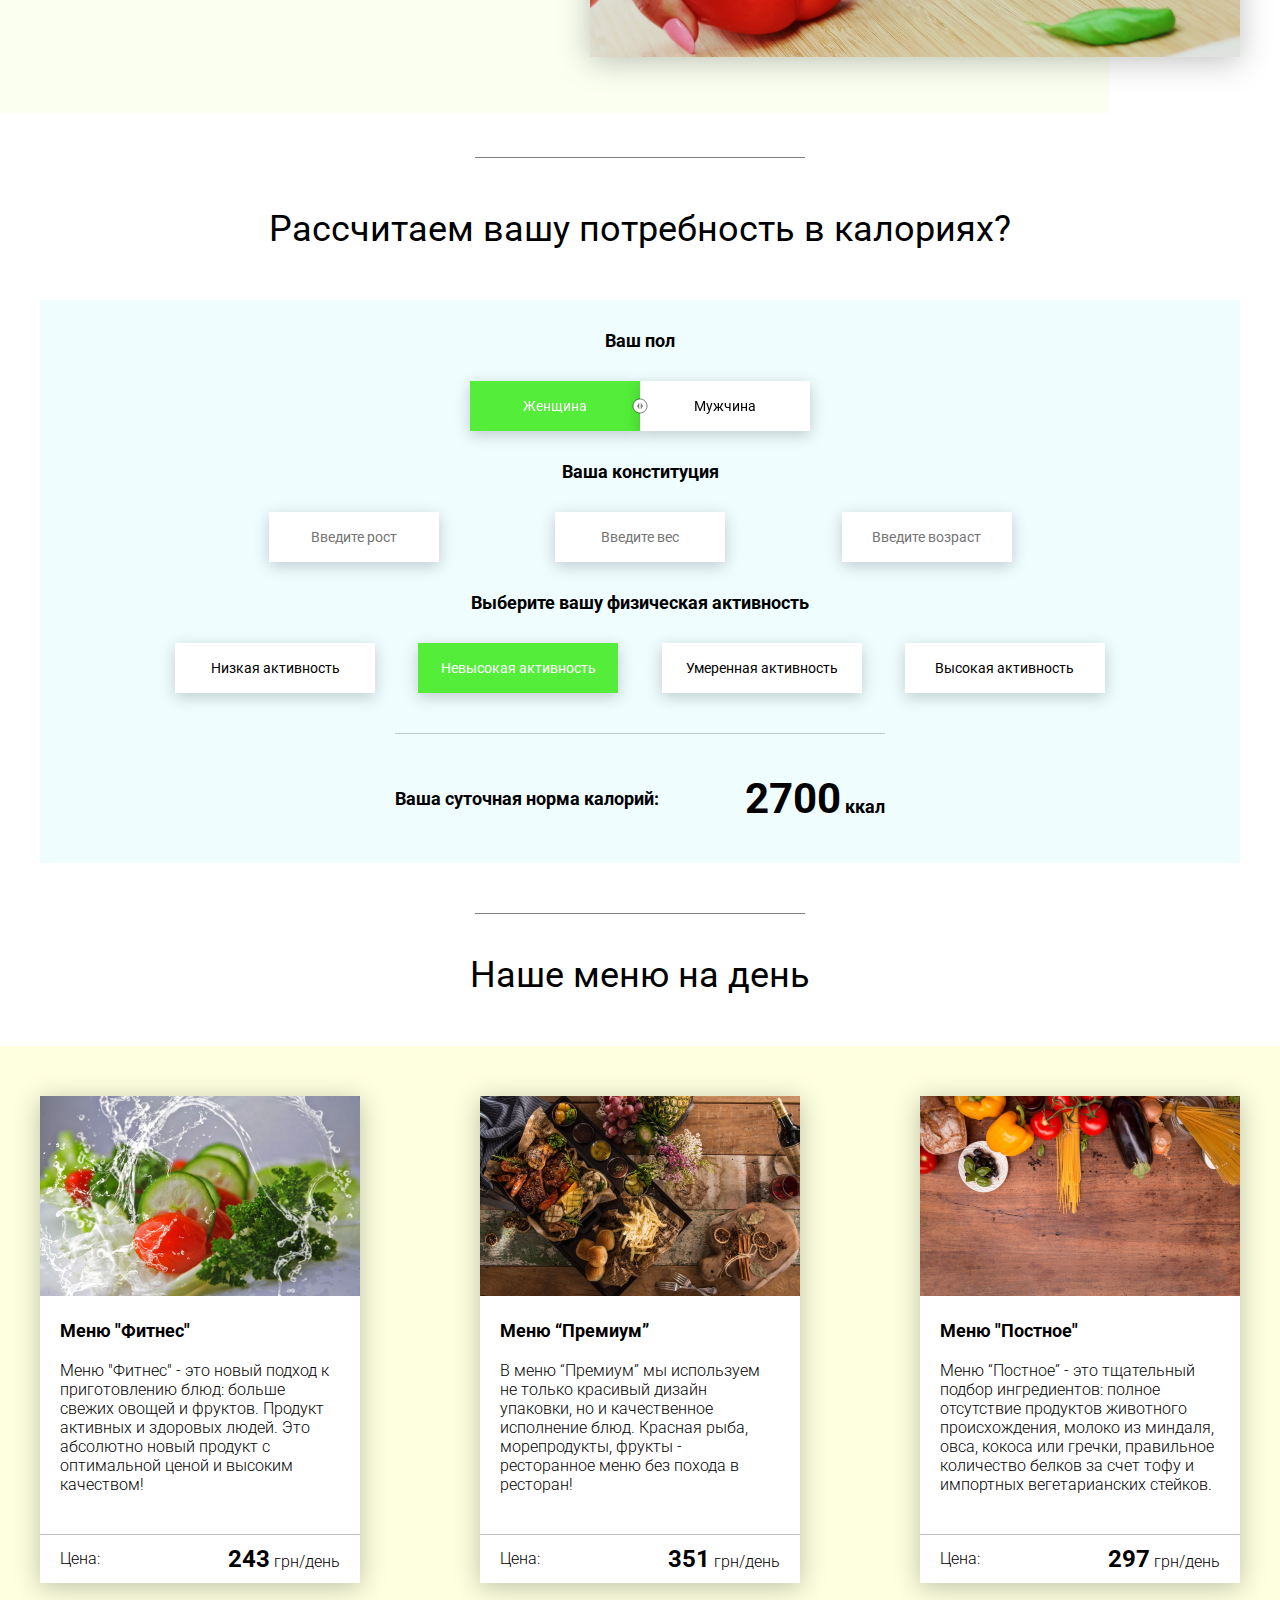
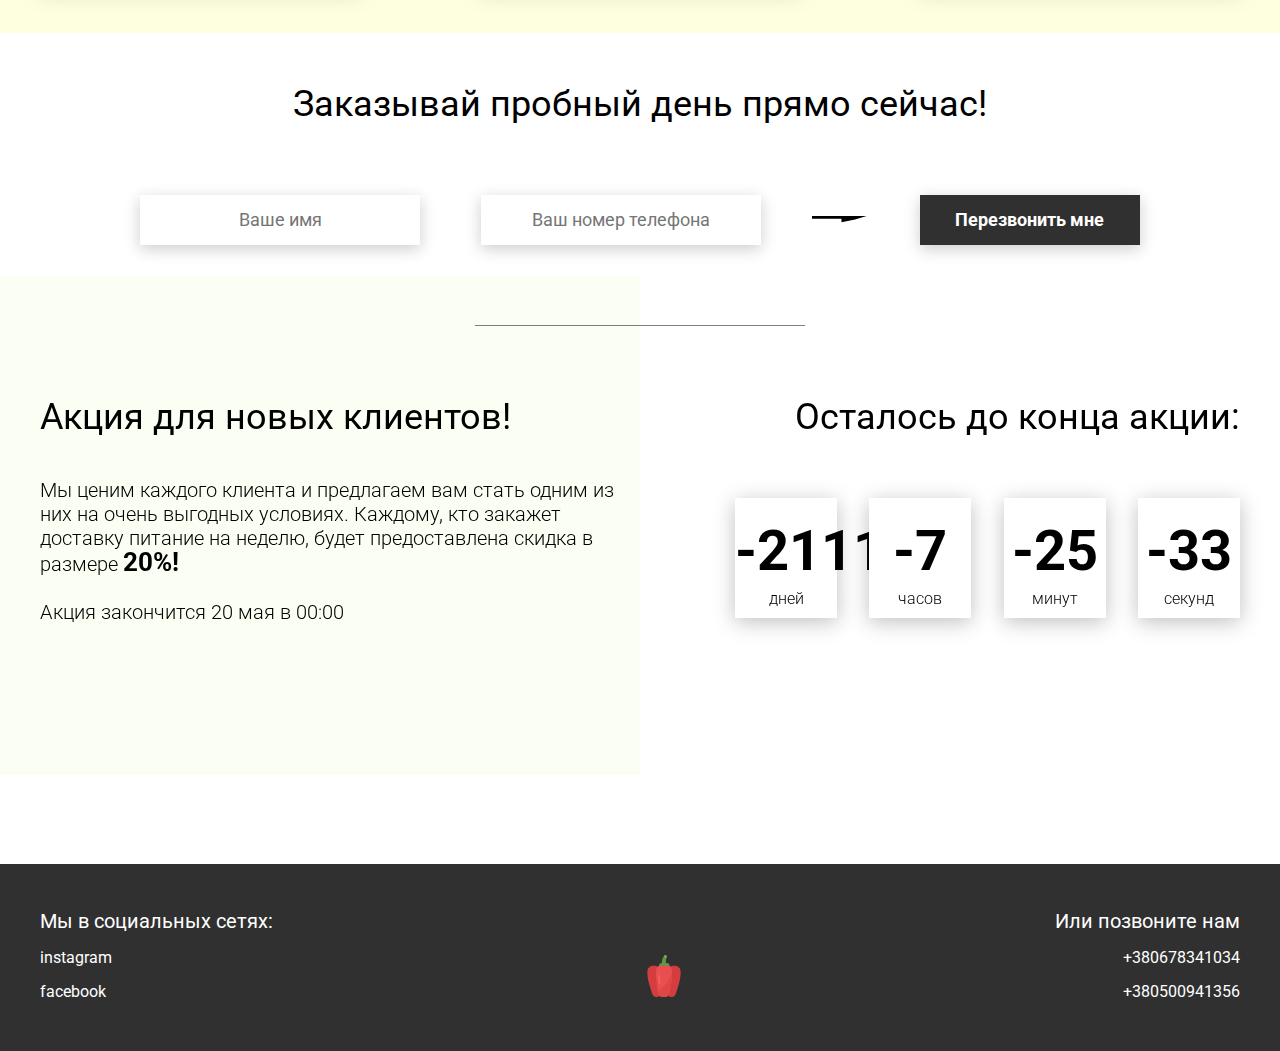
==== commit 043d68ba: "Add menuCard with using "this"" ====
--- a/src/index.html
+++ b/src/index.html
@@ -184,38 +184,7 @@
         <h2 class="title">Наше меню на день</h2>
 
         <div class="menu__field">
-            <div class="container">
-                <div class="menu__item">
-                    <img src="img/tabs/vegy.jpg" alt="vegy">
-                    <h3 class="menu__item-subtitle">Меню "Фитнес"</h3>
-                    <div class="menu__item-descr">Меню "Фитнес" - это новый подход к приготовлению блюд: больше свежих овощей и фруктов. Продукт активных и здоровых людей. Это абсолютно новый продукт с оптимальной ценой и высоким качеством!</div>
-                    <div class="menu__item-divider"></div>
-                    <div class="menu__item-price">
-                        <div class="menu__item-cost">Цена:</div>
-                        <div class="menu__item-total"><span>229</span> грн/день</div>
-                    </div>
-                </div>
-                <div class="menu__item">
-                    <img src="img/tabs/elite.jpg" alt="elite">
-                    <h3 class="menu__item-subtitle">Меню “Премиум”</h3>
-                    <div class="menu__item-descr">В меню “Премиум” мы используем не только красивый дизайн упаковки, но и качественное исполнение блюд. Красная рыба, морепродукты, фрукты - ресторанное меню без похода в ресторан!</div>
-                    <div class="menu__item-divider"></div>
-                    <div class="menu__item-price">
-                        <div class="menu__item-cost">Цена:</div>
-                        <div class="menu__item-total"><span>550</span> грн/день</div>
-                    </div>
-                </div>
-                <div class="menu__item">
-                    <img src="img/tabs/post.jpg" alt="post">
-                    <h3 class="menu__item-subtitle">Меню "Постное"</h3>
-                    <div class="menu__item-descr">Меню “Постное” - это тщательный подбор ингредиентов: полное отсутствие продуктов животного происхождения, молоко из миндаля, овса, кокоса или гречки, правильное количество белков за счет тофу и импортных вегетарианских стейков. </div>
-                    <div class="menu__item-divider"></div>
-                    <div class="menu__item-price">
-                        <div class="menu__item-cost">Цена:</div>
-                        <div class="menu__item-total"><span>430</span> грн/день</div>
-                    </div>
-                </div>
-            </div>
+            <div class="container"></div>
         </div>
     </div>
 
